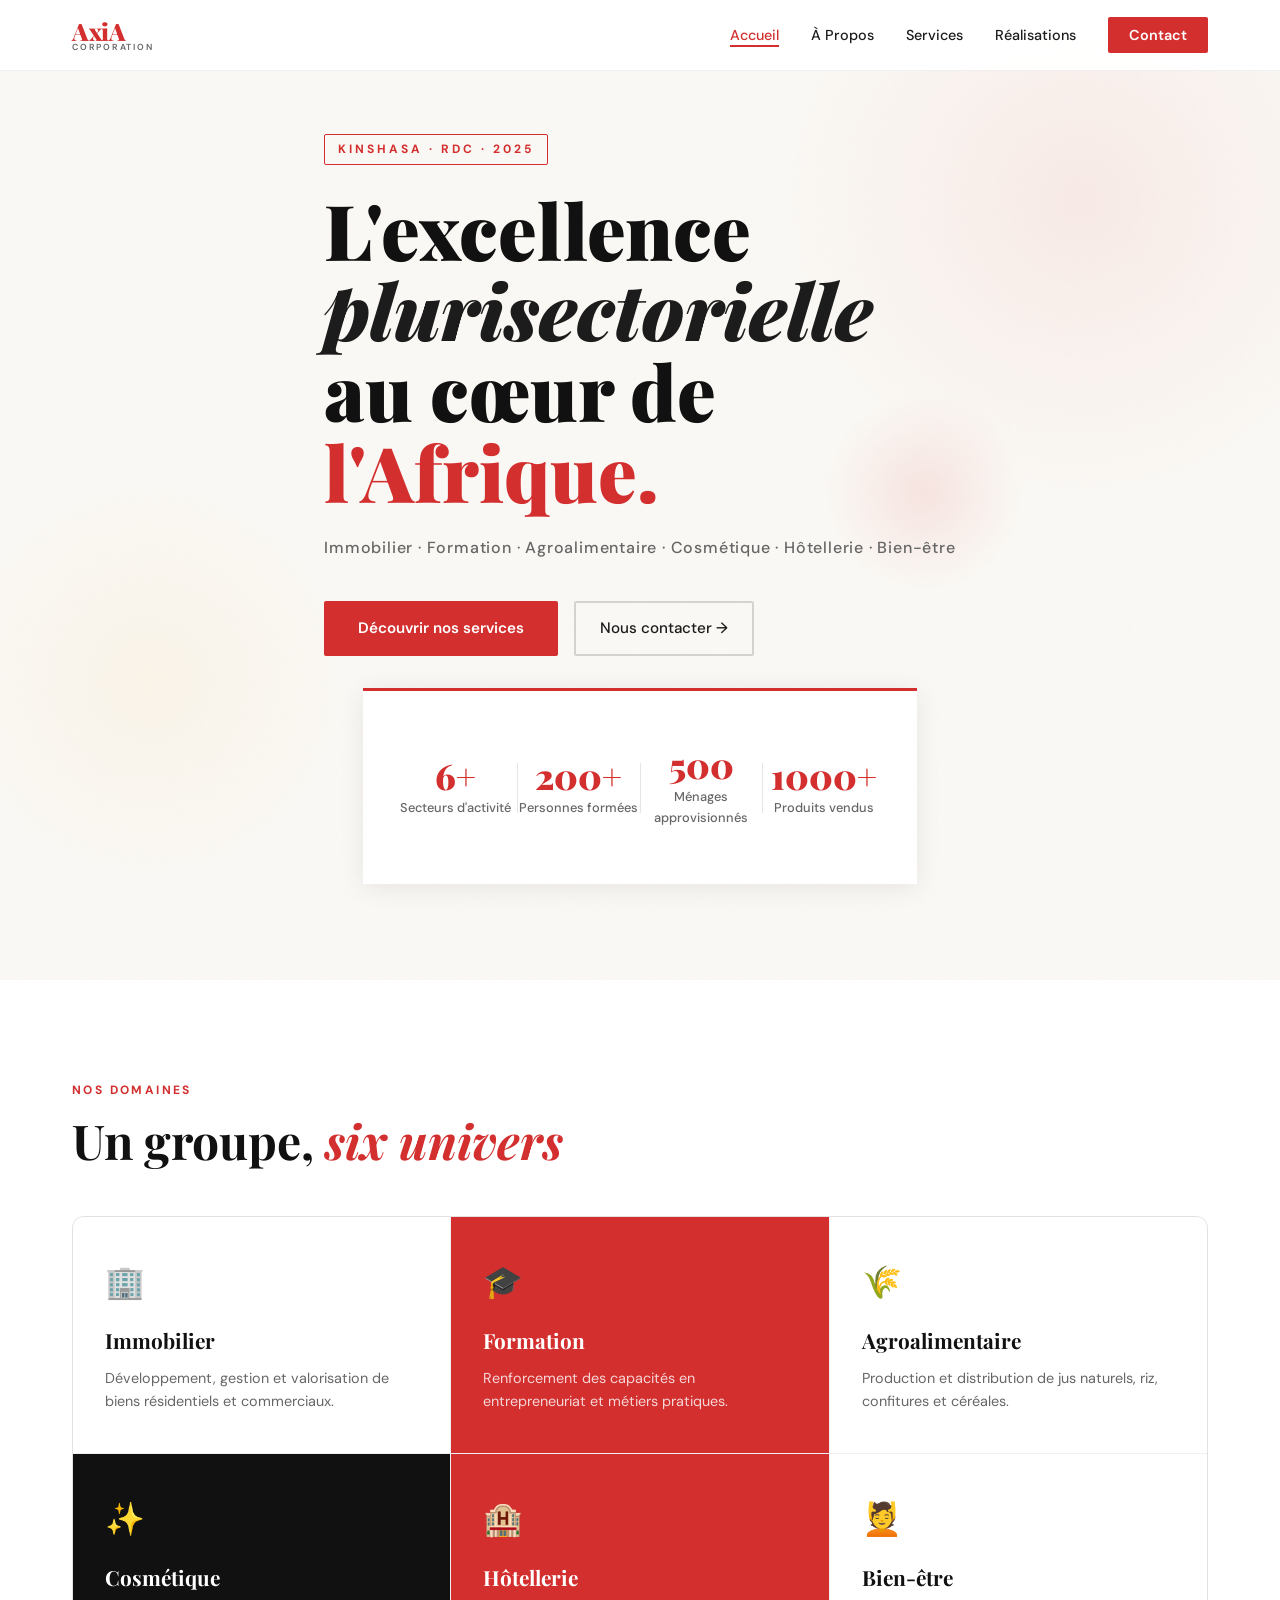
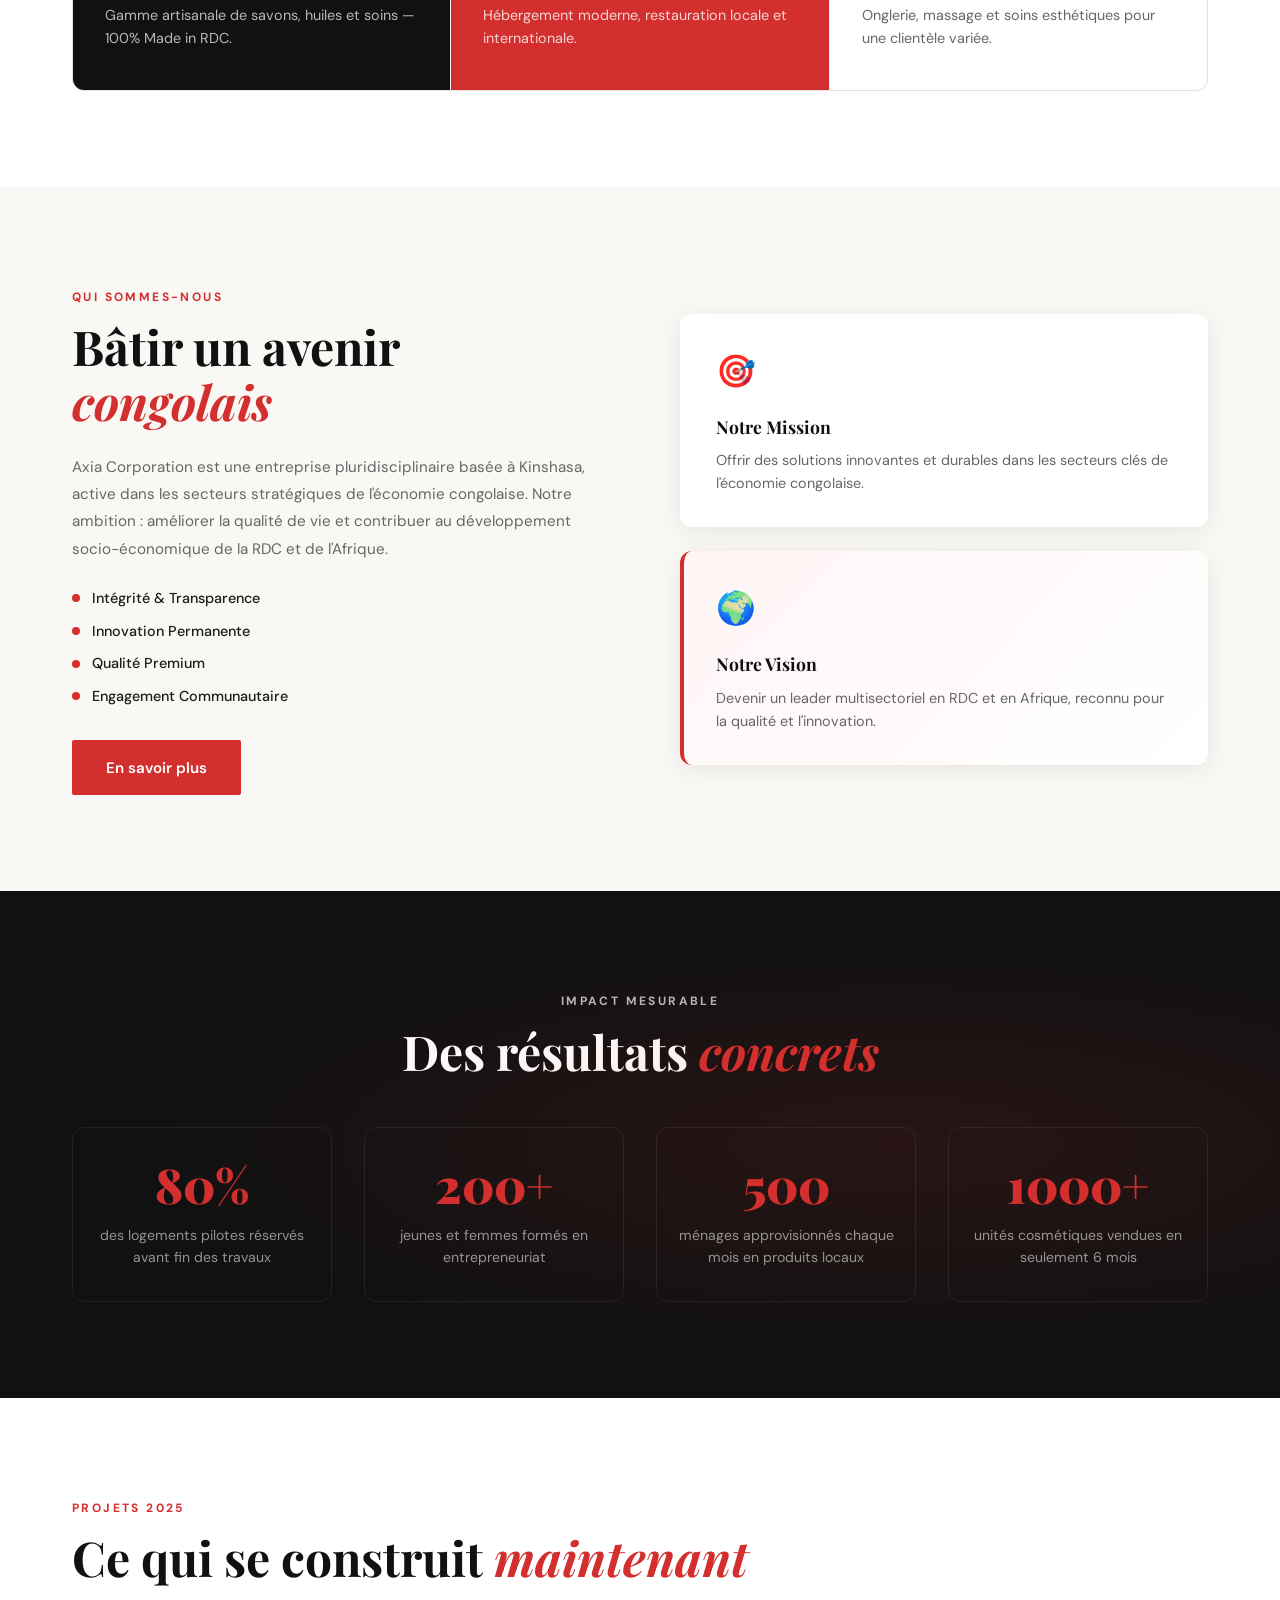
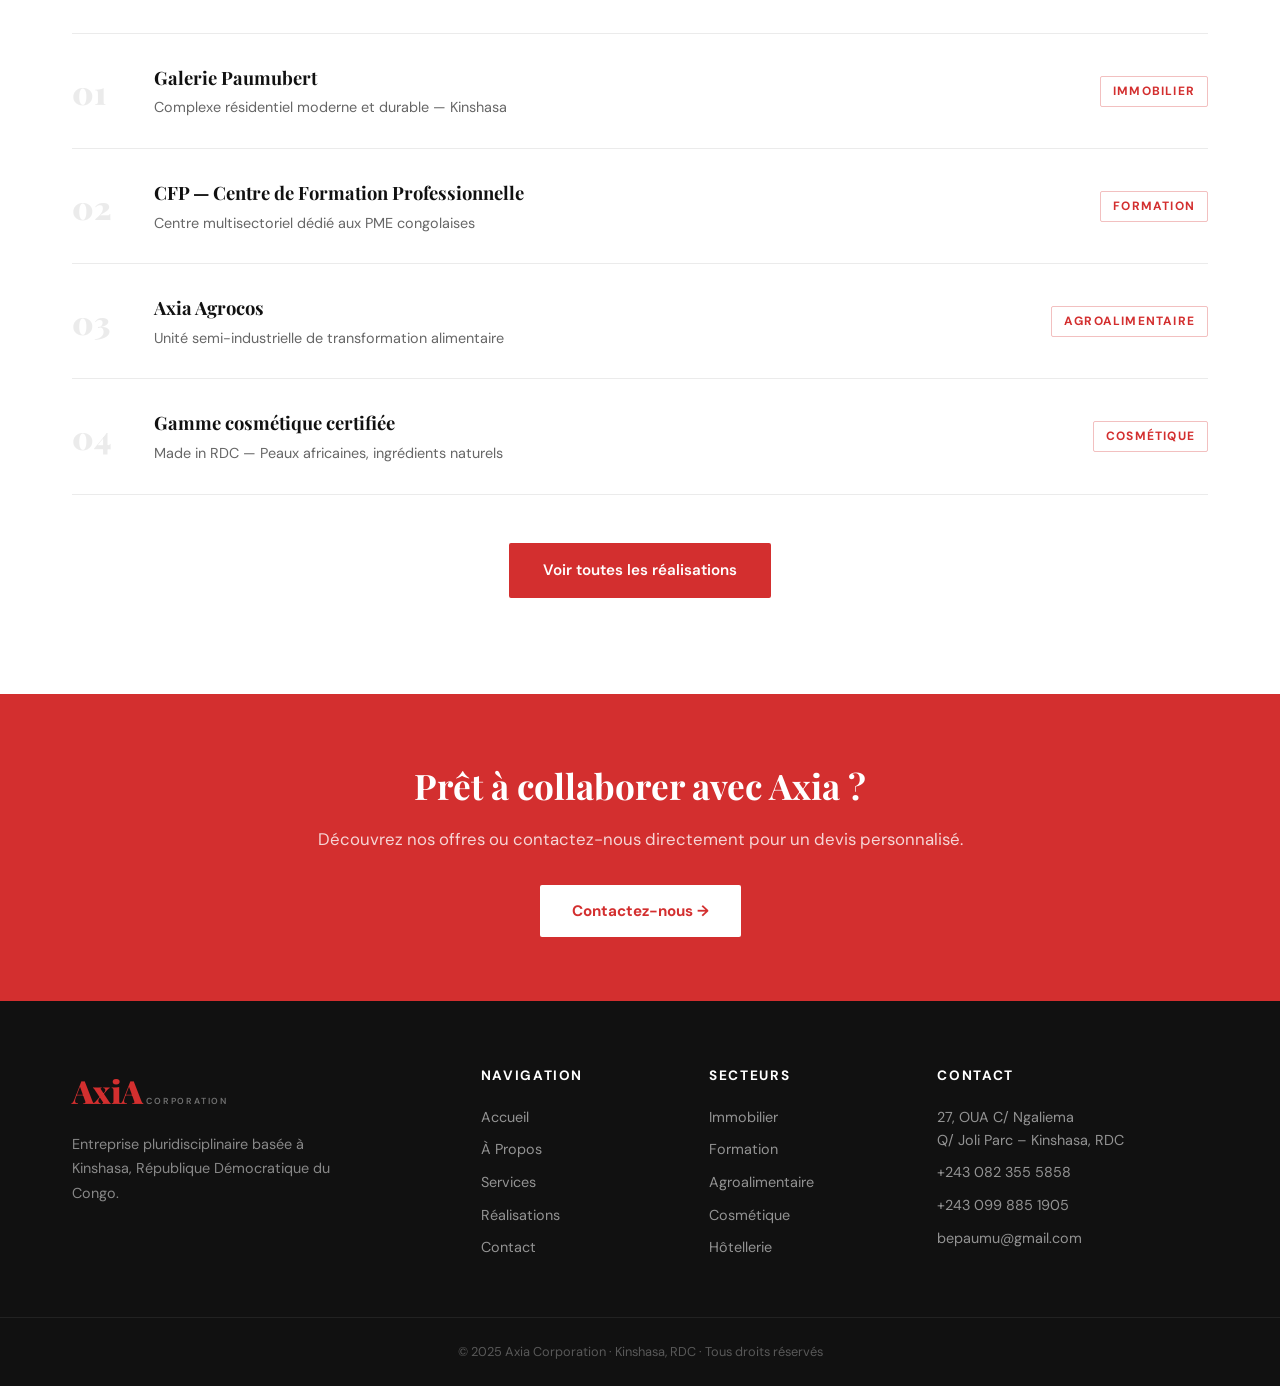
==== index.html @ cda8efd9 "Initial commit" ====
<!DOCTYPE html>
<html lang="fr">
<head>
  <meta charset="UTF-8" />
  <meta name="viewport" content="width=device-width, initial-scale=1.0" />
  <title>AXIA Corporation – Kinshasa, RDC</title>
  <link rel="stylesheet" href="css/main.css" />
  <link rel="stylesheet" href="css/home.css" />
  <link rel="preconnect" href="https://fonts.googleapis.com">
  <link href="https://fonts.googleapis.com/css2?family=Playfair+Display:wght@400;700;900&family=DM+Sans:wght@300;400;500;600&display=swap" rel="stylesheet">
</head>
<body>

  <!-- NAVIGATION -->
  <nav class="navbar" id="navbar">
    <div class="nav-container">
      <a href="index.html" class="nav-logo">
        <span class="logo-axia">AxiA</span>
        <span class="logo-corp">CORPORATION</span>
      </a>
      <ul class="nav-links">
        <li><a href="index.html" class="active">Accueil</a></li>
        <li><a href="pages/about.html">À Propos</a></li>
        <li><a href="pages/services.html">Services</a></li>
        <li><a href="pages/realisations.html">Réalisations</a></li>
        <li><a href="pages/contact.html" class="nav-cta">Contact</a></li>
      </ul>
      <button class="nav-burger" id="burger" aria-label="Menu">
        <span></span><span></span><span></span>
      </button>
    </div>
    <div class="nav-mobile" id="navMobile">
      <a href="index.html">Accueil</a>
      <a href="pages/about.html">À Propos</a>
      <a href="pages/services.html">Services</a>
      <a href="pages/realisations.html">Réalisations</a>
      <a href="pages/contact.html">Contact</a>
    </div>
  </nav>

  <!-- HERO -->
  <section class="hero">
    <div class="hero-bg">
      <div class="hero-grain"></div>
      <div class="hero-circle c1"></div>
      <div class="hero-circle c2"></div>
      <div class="hero-circle c3"></div>
    </div>
    <div class="hero-content">
      <div class="hero-tag reveal">Kinshasa · RDC · 2025</div>
      <h1 class="hero-title reveal delay-1">
        <span class="t-line">L'excellence</span>
        <span class="t-line italic">plurisectorielle</span>
        <span class="t-line">au cœur de</span>
        <span class="t-line t-red">l'Afrique.</span>
      </h1>
      <p class="hero-sub reveal delay-2">
        Immobilier · Formation · Agroalimentaire · Cosmétique · Hôtellerie · Bien-être
      </p>
      <div class="hero-actions reveal delay-3">
        <a href="pages/services.html" class="btn-primary">Découvrir nos services</a>
        <a href="pages/contact.html" class="btn-ghost">Nous contacter →</a>
      </div>
    </div>
    <div class="hero-stats reveal delay-4">
      <div class="stat">
        <span class="stat-n">6+</span>
        <span class="stat-l">Secteurs d'activité</span>
      </div>
      <div class="stat-sep"></div>
      <div class="stat">
        <span class="stat-n">200+</span>
        <span class="stat-l">Personnes formées</span>
      </div>
      <div class="stat-sep"></div>
      <div class="stat">
        <span class="stat-n">500</span>
        <span class="stat-l">Ménages approvisionnés</span>
      </div>
      <div class="stat-sep"></div>
      <div class="stat">
        <span class="stat-n">1000+</span>
        <span class="stat-l">Produits vendus</span>
      </div>
    </div>
  </section>

  <!-- SECTEURS -->
  <section class="sectors">
    <div class="container">
      <div class="section-header">
        <span class="section-tag">Nos domaines</span>
        <h2 class="section-title">Un groupe, <em>six univers</em></h2>
      </div>
      <div class="sectors-grid">
        <a href="pages/services.html#immobilier" class="sector-card">
          <div class="sc-icon">🏢</div>
          <h3>Immobilier</h3>
          <p>Développement, gestion et valorisation de biens résidentiels et commerciaux.</p>
          <span class="sc-arrow">→</span>
        </a>
        <a href="pages/services.html#formation" class="sector-card sc-red">
          <div class="sc-icon">🎓</div>
          <h3>Formation</h3>
          <p>Renforcement des capacités en entrepreneuriat et métiers pratiques.</p>
          <span class="sc-arrow">→</span>
        </a>
        <a href="pages/services.html#agro" class="sector-card">
          <div class="sc-icon">🌾</div>
          <h3>Agroalimentaire</h3>
          <p>Production et distribution de jus naturels, riz, confitures et céréales.</p>
          <span class="sc-arrow">→</span>
        </a>
        <a href="pages/services.html#cosmetique" class="sector-card sc-dark">
          <div class="sc-icon">✨</div>
          <h3>Cosmétique</h3>
          <p>Gamme artisanale de savons, huiles et soins — 100% Made in RDC.</p>
          <span class="sc-arrow">→</span>
        </a>
        <a href="pages/services.html#hotellerie" class="sector-card sc-red">
          <div class="sc-icon">🏨</div>
          <h3>Hôtellerie</h3>
          <p>Hébergement moderne, restauration locale et internationale.</p>
          <span class="sc-arrow">→</span>
        </a>
        <a href="pages/services.html#bienetre" class="sector-card">
          <div class="sc-icon">💆</div>
          <h3>Bien-être</h3>
          <p>Onglerie, massage et soins esthétiques pour une clientèle variée.</p>
          <span class="sc-arrow">→</span>
        </a>
      </div>
    </div>
  </section>

  <!-- MISSION / VISION -->
  <section class="mvv">
    <div class="container">
      <div class="mvv-grid">
        <div class="mvv-text">
          <span class="section-tag">Qui sommes-nous</span>
          <h2 class="section-title">Bâtir un avenir<br><em>congolais</em></h2>
          <p>Axia Corporation est une entreprise pluridisciplinaire basée à Kinshasa, active dans les secteurs stratégiques de l'économie congolaise. Notre ambition : améliorer la qualité de vie et contribuer au développement socio-économique de la RDC et de l'Afrique.</p>
          <div class="mvv-values">
            <div class="val"><span class="val-dot"></span>Intégrité & Transparence</div>
            <div class="val"><span class="val-dot"></span>Innovation Permanente</div>
            <div class="val"><span class="val-dot"></span>Qualité Premium</div>
            <div class="val"><span class="val-dot"></span>Engagement Communautaire</div>
          </div>
          <a href="pages/about.html" class="btn-primary mt-2">En savoir plus</a>
        </div>
        <div class="mvv-cards">
          <div class="mvv-card">
            <div class="mvv-icon">🎯</div>
            <h4>Notre Mission</h4>
            <p>Offrir des solutions innovantes et durables dans les secteurs clés de l'économie congolaise.</p>
          </div>
          <div class="mvv-card mvv-card-accent">
            <div class="mvv-icon">🌍</div>
            <h4>Notre Vision</h4>
            <p>Devenir un leader multisectoriel en RDC et en Afrique, reconnu pour la qualité et l'innovation.</p>
          </div>
        </div>
      </div>
    </div>
  </section>

  <!-- CHIFFRES CLÉS -->
  <section class="impact">
    <div class="container">
      <div class="section-header centered">
        <span class="section-tag white">Impact mesurable</span>
        <h2 class="section-title white">Des résultats <em>concrets</em></h2>
      </div>
      <div class="impact-grid">
        <div class="impact-card">
          <span class="impact-n">80%</span>
          <p>des logements pilotes réservés avant fin des travaux</p>
        </div>
        <div class="impact-card">
          <span class="impact-n">200+</span>
          <p>jeunes et femmes formés en entrepreneuriat</p>
        </div>
        <div class="impact-card">
          <span class="impact-n">500</span>
          <p>ménages approvisionnés chaque mois en produits locaux</p>
        </div>
        <div class="impact-card">
          <span class="impact-n">1000+</span>
          <p>unités cosmétiques vendues en seulement 6 mois</p>
        </div>
      </div>
    </div>
  </section>

  <!-- PROJETS EN COURS -->
  <section class="projects">
    <div class="container">
      <div class="section-header">
        <span class="section-tag">Projets 2025</span>
        <h2 class="section-title">Ce qui se construit <em>maintenant</em></h2>
      </div>
      <div class="projects-list">
        <div class="proj-item">
          <span class="proj-num">01</span>
          <div class="proj-info">
            <h3>Galerie Paumubert</h3>
            <p>Complexe résidentiel moderne et durable — Kinshasa</p>
          </div>
          <span class="proj-tag">Immobilier</span>
        </div>
        <div class="proj-item">
          <span class="proj-num">02</span>
          <div class="proj-info">
            <h3>CFP — Centre de Formation Professionnelle</h3>
            <p>Centre multisectoriel dédié aux PME congolaises</p>
          </div>
          <span class="proj-tag">Formation</span>
        </div>
        <div class="proj-item">
          <span class="proj-num">03</span>
          <div class="proj-info">
            <h3>Axia Agrocos</h3>
            <p>Unité semi-industrielle de transformation alimentaire</p>
          </div>
          <span class="proj-tag">Agroalimentaire</span>
        </div>
        <div class="proj-item">
          <span class="proj-num">04</span>
          <div class="proj-info">
            <h3>Gamme cosmétique certifiée</h3>
            <p>Made in RDC — Peaux africaines, ingrédients naturels</p>
          </div>
          <span class="proj-tag">Cosmétique</span>
        </div>
      </div>
      <div class="projects-cta">
        <a href="pages/realisations.html" class="btn-primary">Voir toutes les réalisations</a>
      </div>
    </div>
  </section>

  <!-- CTA FINAL -->
  <section class="cta-band">
    <div class="container cta-inner">
      <h2>Prêt à collaborer avec Axia ?</h2>
      <p>Découvrez nos offres ou contactez-nous directement pour un devis personnalisé.</p>
      <a href="pages/contact.html" class="btn-white">Contactez-nous →</a>
    </div>
  </section>

  <!-- FOOTER -->
  <footer class="footer">
    <div class="container footer-grid">
      <div class="footer-brand">
        <span class="logo-axia">AxiA</span>
        <span class="logo-corp">CORPORATION</span>
        <p>Entreprise pluridisciplinaire basée à Kinshasa, République Démocratique du Congo.</p>
      </div>
      <div class="footer-col">
        <h5>Navigation</h5>
        <a href="index.html">Accueil</a>
        <a href="pages/about.html">À Propos</a>
        <a href="pages/services.html">Services</a>
        <a href="pages/realisations.html">Réalisations</a>
        <a href="pages/contact.html">Contact</a>
      </div>
      <div class="footer-col">
        <h5>Secteurs</h5>
        <a href="pages/services.html#immobilier">Immobilier</a>
        <a href="pages/services.html#formation">Formation</a>
        <a href="pages/services.html#agro">Agroalimentaire</a>
        <a href="pages/services.html#cosmetique">Cosmétique</a>
        <a href="pages/services.html#hotellerie">Hôtellerie</a>
      </div>
      <div class="footer-col">
        <h5>Contact</h5>
        <p>27, OUA C/ Ngaliema<br>Q/ Joli Parc – Kinshasa, RDC</p>
        <a href="tel:+2430823555858">+243 082 355 5858</a>
        <a href="tel:+2430998851905">+243 099 885 1905</a>
        <a href="mailto:bepaumu@gmail.com">bepaumu@gmail.com</a>
      </div>
    </div>
    <div class="footer-bottom">
      <p>© 2025 Axia Corporation · Kinshasa, RDC · Tous droits réservés</p>
    </div>
  </footer>

  <script src="js/main.js"></script>
</body>
</html>
---- css/main.css ----
/* ============================================
   AXIA CORPORATION — main.css
   Variables, Reset, Navbar, Footer, Utilities
   ============================================ */

:root {
  --red: #D32F2F;
  --red-dark: #B71C1C;
  --red-light: #FFEBEE;
  --black: #0A0A0A;
  --dark: #111111;
  --charcoal: #1C1C1C;
  --gray: #666666;
  --light-gray: #F5F3EF;
  --white: #FFFFFF;
  --cream: #FAF8F4;
  --accent-gold: #F2A52B;

  --font-display: 'Playfair Display', Georgia, serif;
  --font-body: 'DM Sans', sans-serif;

  --radius: 4px;
  --radius-lg: 12px;
  --transition: 0.3s cubic-bezier(0.4, 0, 0.2, 1);
  --shadow: 0 4px 24px rgba(0,0,0,0.08);
  --shadow-lg: 0 16px 48px rgba(0,0,0,0.14);
}

/* ---- RESET ---- */
*, *::before, *::after { box-sizing: border-box; margin: 0; padding: 0; }
html { scroll-behavior: smooth; font-size: 16px; }
body {
  font-family: var(--font-body);
  color: var(--black);
  background: var(--white);
  line-height: 1.6;
  overflow-x: hidden;
}
img { max-width: 100%; display: block; }
a { text-decoration: none; color: inherit; }
ul { list-style: none; }

/* ---- NAVBAR ---- */
.navbar {
  position: fixed;
  top: 0; left: 0; right: 0;
  z-index: 1000;
  background: rgba(255,255,255,0.95);
  backdrop-filter: blur(12px);
  border-bottom: 1px solid rgba(0,0,0,0.06);
  transition: var(--transition);
}
.navbar.scrolled {
  box-shadow: 0 2px 20px rgba(0,0,0,0.1);
}
.nav-container {
  max-width: 1200px;
  margin: 0 auto;
  padding: 0 2rem;
  height: 70px;
  display: flex;
  align-items: center;
  justify-content: space-between;
}
.nav-logo {
  display: flex;
  flex-direction: column;
  line-height: 1;
}
.logo-axia {
  font-family: var(--font-display);
  font-size: 1.5rem;
  font-weight: 900;
  color: var(--red);
  letter-spacing: -0.02em;
}
.logo-corp {
  font-size: 0.55rem;
  font-weight: 600;
  letter-spacing: 0.2em;
  color: var(--gray);
  text-transform: uppercase;
}
.nav-links {
  display: flex;
  gap: 2rem;
  align-items: center;
}
.nav-links a {
  font-size: 0.9rem;
  font-weight: 500;
  color: var(--charcoal);
  transition: color var(--transition);
  position: relative;
}
.nav-links a::after {
  content: '';
  position: absolute;
  bottom: -3px; left: 0; right: 0;
  height: 2px;
  background: var(--red);
  transform: scaleX(0);
  transition: transform var(--transition);
  transform-origin: left;
}
.nav-links a:hover, .nav-links a.active {
  color: var(--red);
}
.nav-links a:hover::after, .nav-links a.active::after {
  transform: scaleX(1);
}
.nav-cta {
  background: var(--red) !important;
  color: var(--white) !important;
  padding: 0.55rem 1.3rem;
  border-radius: 2px;
  font-weight: 600 !important;
  transition: background var(--transition) !important;
}
.nav-cta:hover { background: var(--red-dark) !important; }
.nav-cta::after { display: none !important; }

.nav-burger {
  display: none;
  flex-direction: column;
  gap: 5px;
  background: none;
  border: none;
  cursor: pointer;
  padding: 4px;
}
.nav-burger span {
  display: block;
  width: 24px;
  height: 2px;
  background: var(--black);
  transition: var(--transition);
}
.nav-mobile {
  display: none;
  flex-direction: column;
  padding: 1rem 2rem 1.5rem;
  gap: 0.5rem;
  border-top: 1px solid rgba(0,0,0,0.06);
}
.nav-mobile a {
  font-size: 1rem;
  font-weight: 500;
  padding: 0.6rem 0;
  color: var(--charcoal);
  border-bottom: 1px solid rgba(0,0,0,0.04);
}
.nav-mobile.open { display: flex; }

/* ---- BUTTONS ---- */
.btn-primary {
  display: inline-block;
  background: var(--red);
  color: var(--white);
  padding: 0.85rem 2rem;
  font-weight: 600;
  font-size: 0.95rem;
  border-radius: 2px;
  transition: background var(--transition), transform var(--transition);
  cursor: pointer;
  border: 2px solid var(--red);
}
.btn-primary:hover {
  background: var(--red-dark);
  border-color: var(--red-dark);
  transform: translateY(-1px);
}
.btn-ghost {
  display: inline-block;
  color: var(--charcoal);
  padding: 0.85rem 1.5rem;
  font-weight: 500;
  font-size: 0.95rem;
  border-radius: 2px;
  transition: color var(--transition);
  border: 2px solid rgba(0,0,0,0.15);
}
.btn-ghost:hover {
  color: var(--red);
  border-color: var(--red);
}
.btn-white {
  display: inline-block;
  background: var(--white);
  color: var(--red);
  padding: 0.85rem 2rem;
  font-weight: 700;
  font-size: 0.95rem;
  border-radius: 2px;
  transition: var(--transition);
}
.btn-white:hover {
  background: var(--light-gray);
  transform: translateY(-1px);
}

/* ---- LAYOUT ---- */
.container {
  max-width: 1200px;
  margin: 0 auto;
  padding: 0 2rem;
}
section { padding: 6rem 0; }
.section-header { margin-bottom: 3rem; }
.section-header.centered { text-align: center; }
.section-tag {
  display: inline-block;
  font-size: 0.75rem;
  font-weight: 700;
  letter-spacing: 0.2em;
  text-transform: uppercase;
  color: var(--red);
  margin-bottom: 0.75rem;
}
.section-tag.white { color: rgba(255,255,255,0.7); }
.section-title {
  font-family: var(--font-display);
  font-size: clamp(2rem, 4vw, 3rem);
  font-weight: 700;
  line-height: 1.15;
  color: var(--dark);
}
.section-title.white { color: var(--white); }
.section-title em {
  font-style: italic;
  color: var(--red);
}

/* ---- PAGE HERO (inner pages) ---- */
.page-hero {
  padding: 9rem 0 4rem;
  background: var(--dark);
  position: relative;
  overflow: hidden;
}
.page-hero::before {
  content: '';
  position: absolute;
  top: -50%; right: -20%;
  width: 600px; height: 600px;
  background: radial-gradient(circle, rgba(211,47,47,0.18) 0%, transparent 70%);
  pointer-events: none;
}
.page-hero-tag {
  display: inline-block;
  font-size: 0.75rem;
  font-weight: 700;
  letter-spacing: 0.25em;
  text-transform: uppercase;
  color: var(--red);
  margin-bottom: 1rem;
}
.page-hero h1 {
  font-family: var(--font-display);
  font-size: clamp(2.5rem, 5vw, 4rem);
  color: var(--white);
  font-weight: 800;
  line-height: 1.1;
}
.page-hero h1 em {
  font-style: italic;
  color: var(--red);
}
.page-hero p {
  color: rgba(255,255,255,0.65);
  max-width: 580px;
  margin-top: 1rem;
  font-size: 1.05rem;
}

/* ---- CTA BAND ---- */
.cta-band {
  background: var(--red);
  padding: 4rem 0;
}
.cta-inner {
  text-align: center;
}
.cta-inner h2 {
  font-family: var(--font-display);
  font-size: 2.2rem;
  color: var(--white);
  margin-bottom: 0.75rem;
}
.cta-inner p {
  color: rgba(255,255,255,0.8);
  margin-bottom: 2rem;
  font-size: 1.05rem;
}

/* ---- FOOTER ---- */
.footer {
  background: var(--dark);
  color: rgba(255,255,255,0.7);
  padding: 4rem 0 0;
}
.footer-grid {
  display: grid;
  grid-template-columns: 2fr 1fr 1fr 1.5fr;
  gap: 3rem;
  padding-bottom: 3rem;
}
.footer-brand .logo-axia {
  font-size: 2rem;
}
.footer-brand .logo-corp {
  color: rgba(255,255,255,0.4);
}
.footer-brand p {
  margin-top: 1rem;
  font-size: 0.9rem;
  line-height: 1.7;
  color: rgba(255,255,255,0.5);
  max-width: 260px;
}
.footer-col h5 {
  color: var(--white);
  font-weight: 700;
  font-size: 0.85rem;
  letter-spacing: 0.12em;
  text-transform: uppercase;
  margin-bottom: 1.2rem;
}
.footer-col a, .footer-col p {
  display: block;
  font-size: 0.9rem;
  color: rgba(255,255,255,0.55);
  margin-bottom: 0.6rem;
  transition: color var(--transition);
}
.footer-col a:hover { color: var(--white); }
.footer-bottom {
  border-top: 1px solid rgba(255,255,255,0.07);
  padding: 1.5rem 2rem;
  text-align: center;
  font-size: 0.8rem;
  color: rgba(255,255,255,0.3);
}

/* ---- REVEAL ANIMATIONS ---- */
.reveal {
  opacity: 0;
  transform: translateY(28px);
  transition: opacity 0.7s ease, transform 0.7s ease;
}
.reveal.visible {
  opacity: 1;
  transform: none;
}
.delay-1 { transition-delay: 0.1s; }
.delay-2 { transition-delay: 0.2s; }
.delay-3 { transition-delay: 0.35s; }
.delay-4 { transition-delay: 0.5s; }
.mt-2 { margin-top: 2rem; display: inline-block; }

/* ---- RESPONSIVE ---- */
@media (max-width: 900px) {
  .nav-links { display: none; }
  .nav-burger { display: flex; }
  .footer-grid { grid-template-columns: 1fr 1fr; }
}
@media (max-width: 600px) {
  section { padding: 4rem 0; }
  .footer-grid { grid-template-columns: 1fr; }
  .container { padding: 0 1.2rem; }
}
---- css/home.css ----
/* ============================================
   AXIA CORPORATION — home.css
   ============================================ */

/* ---- HERO ---- */
.hero {
  min-height: 100vh;
  background: var(--cream);
  display: flex;
  flex-direction: column;
  justify-content: center;
  padding-top: 70px;
  position: relative;
  overflow: hidden;
}
.hero-bg {
  position: absolute;
  inset: 0;
  pointer-events: none;
}
.hero-grain {
  position: absolute;
  inset: 0;
  background-image: url("data:image/svg+xml,%3Csvg viewBox='0 0 256 256' xmlns='http://www.w3.org/2000/svg'%3E%3Cfilter id='noise'%3E%3CfeTurbulence type='fractalNoise' baseFrequency='0.9' numOctaves='4' stitchTiles='stitch'/%3E%3C/filter%3E%3Crect width='100%25' height='100%25' filter='url(%23noise)' opacity='0.03'/%3E%3C/svg%3E");
  opacity: 0.4;
}
.hero-circle {
  position: absolute;
  border-radius: 50%;
}
.c1 {
  width: 600px; height: 600px;
  background: radial-gradient(circle, rgba(211,47,47,0.07) 0%, transparent 70%);
  top: -100px; right: -100px;
  animation: float 8s ease-in-out infinite;
}
.c2 {
  width: 400px; height: 400px;
  background: radial-gradient(circle, rgba(242,165,43,0.06) 0%, transparent 70%);
  bottom: 100px; left: -50px;
  animation: float 10s ease-in-out infinite reverse;
}
.c3 {
  width: 200px; height: 200px;
  background: radial-gradient(circle, rgba(211,47,47,0.1) 0%, transparent 70%);
  top: 40%; right: 20%;
  animation: float 6s ease-in-out infinite;
}
@keyframes float {
  0%, 100% { transform: translateY(0) scale(1); }
  50% { transform: translateY(-20px) scale(1.02); }
}

.hero-content {
  max-width: 1200px;
  margin: 0 auto;
  padding: 4rem 2rem 2rem;
  position: relative;
}
.hero-tag {
  display: inline-block;
  font-size: 0.75rem;
  font-weight: 700;
  letter-spacing: 0.25em;
  text-transform: uppercase;
  color: var(--red);
  border: 1.5px solid var(--red);
  padding: 0.3rem 0.8rem;
  margin-bottom: 1.5rem;
  border-radius: 2px;
}
.hero-title {
  font-family: var(--font-display);
  font-size: clamp(3rem, 6vw, 5.5rem);
  line-height: 1.05;
  font-weight: 900;
  color: var(--dark);
  margin-bottom: 1.5rem;
}
.hero-title .t-line {
  display: block;
}
.hero-title .italic {
  font-style: italic;
  color: var(--charcoal);
}
.hero-title .t-red {
  color: var(--red);
}
.hero-sub {
  font-size: 1rem;
  color: var(--gray);
  letter-spacing: 0.05em;
  margin-bottom: 2.5rem;
  font-weight: 500;
}
.hero-actions {
  display: flex;
  gap: 1rem;
  flex-wrap: wrap;
}

.hero-stats {
  max-width: 1200px;
  margin: 0 auto;
  padding: 2.5rem 2rem;
  display: flex;
  gap: 0;
  align-items: center;
  background: var(--white);
  border-top: 3px solid var(--red);
  position: relative;
  box-shadow: var(--shadow);
}
.stat {
  flex: 1;
  text-align: center;
  padding: 1rem 0;
}
.stat-n {
  display: block;
  font-family: var(--font-display);
  font-size: 2.2rem;
  font-weight: 900;
  color: var(--red);
  line-height: 1;
}
.stat-l {
  display: block;
  font-size: 0.8rem;
  color: var(--gray);
  margin-top: 0.3rem;
  font-weight: 500;
}
.stat-sep {
  width: 1px;
  height: 50px;
  background: rgba(0,0,0,0.1);
}

/* ---- SECTORS ---- */
.sectors {
  background: var(--white);
}
.sectors-grid {
  display: grid;
  grid-template-columns: repeat(3, 1fr);
  gap: 1px;
  background: rgba(0,0,0,0.06);
  border: 1px solid rgba(0,0,0,0.06);
  border-radius: var(--radius-lg);
  overflow: hidden;
}
.sector-card {
  display: block;
  background: var(--white);
  padding: 2.5rem 2rem;
  transition: background var(--transition), transform var(--transition);
  position: relative;
  cursor: pointer;
}
.sector-card:hover {
  background: var(--cream);
  z-index: 1;
}
.sector-card.sc-red { background: var(--red); color: var(--white); }
.sector-card.sc-red:hover { background: var(--red-dark); }
.sector-card.sc-red h3 { color: var(--white); }
.sector-card.sc-red p { color: rgba(255,255,255,0.8); }
.sector-card.sc-red .sc-arrow { color: rgba(255,255,255,0.7); }
.sector-card.sc-dark { background: var(--dark); color: var(--white); }
.sector-card.sc-dark:hover { background: var(--charcoal); }
.sector-card.sc-dark h3 { color: var(--white); }
.sector-card.sc-dark p { color: rgba(255,255,255,0.7); }
.sc-icon { font-size: 2rem; margin-bottom: 1rem; }
.sector-card h3 {
  font-family: var(--font-display);
  font-size: 1.3rem;
  font-weight: 700;
  color: var(--dark);
  margin-bottom: 0.6rem;
}
.sector-card p {
  font-size: 0.9rem;
  color: var(--gray);
  line-height: 1.6;
}
.sc-arrow {
  position: absolute;
  top: 1.5rem; right: 1.5rem;
  font-size: 1.2rem;
  color: var(--gray);
  opacity: 0;
  transition: opacity var(--transition), transform var(--transition);
}
.sector-card:hover .sc-arrow {
  opacity: 1;
  transform: translateX(4px);
}

/* ---- MISSION/VISION ---- */
.mvv {
  background: var(--cream);
}
.mvv-grid {
  display: grid;
  grid-template-columns: 1fr 1fr;
  gap: 5rem;
  align-items: center;
}
.mvv-text p {
  color: var(--gray);
  line-height: 1.8;
  margin: 1.5rem 0;
  font-size: 0.95rem;
}
.mvv-values { display: flex; flex-direction: column; gap: 0.6rem; }
.val {
  display: flex;
  align-items: center;
  gap: 0.75rem;
  font-weight: 500;
  font-size: 0.9rem;
  color: var(--charcoal);
}
.val-dot {
  width: 8px; height: 8px;
  background: var(--red);
  border-radius: 50%;
  flex-shrink: 0;
}
.mvv-cards {
  display: flex;
  flex-direction: column;
  gap: 1.5rem;
}
.mvv-card {
  background: var(--white);
  padding: 2rem;
  border-radius: var(--radius-lg);
  box-shadow: var(--shadow);
  border-left: 4px solid transparent;
  transition: transform var(--transition);
}
.mvv-card:hover { transform: translateX(4px); }
.mvv-card-accent {
  border-left-color: var(--red);
  background: linear-gradient(135deg, #fff5f5 0%, var(--white) 100%);
}
.mvv-icon { font-size: 2rem; margin-bottom: 1rem; }
.mvv-card h4 {
  font-family: var(--font-display);
  font-size: 1.1rem;
  margin-bottom: 0.5rem;
  color: var(--dark);
}
.mvv-card p { font-size: 0.9rem; color: var(--gray); line-height: 1.6; }

/* ---- IMPACT ---- */
.impact {
  background: var(--dark);
  position: relative;
  overflow: hidden;
}
.impact::before {
  content: '';
  position: absolute;
  inset: 0;
  background: radial-gradient(ellipse at 70% 50%, rgba(211,47,47,0.12) 0%, transparent 60%);
  pointer-events: none;
}
.impact-grid {
  display: grid;
  grid-template-columns: repeat(4, 1fr);
  gap: 2rem;
  margin-top: 3rem;
  position: relative;
}
.impact-card {
  text-align: center;
  padding: 2rem 1rem;
  border: 1px solid rgba(255,255,255,0.07);
  border-radius: var(--radius-lg);
  transition: border-color var(--transition), transform var(--transition);
}
.impact-card:hover {
  border-color: rgba(211,47,47,0.4);
  transform: translateY(-4px);
}
.impact-n {
  display: block;
  font-family: var(--font-display);
  font-size: 3rem;
  font-weight: 900;
  color: var(--red);
  line-height: 1;
  margin-bottom: 1rem;
}
.impact-card p {
  font-size: 0.88rem;
  color: rgba(255,255,255,0.55);
  line-height: 1.6;
}

/* ---- PROJECTS ---- */
.projects { background: var(--white); }
.projects-list {
  border-top: 1px solid rgba(0,0,0,0.08);
}
.proj-item {
  display: flex;
  align-items: center;
  gap: 2rem;
  padding: 1.8rem 0;
  border-bottom: 1px solid rgba(0,0,0,0.08);
  transition: background var(--transition);
  cursor: pointer;
}
.proj-item:hover { background: var(--cream); margin: 0 -2rem; padding: 1.8rem 2rem; }
.proj-num {
  font-family: var(--font-display);
  font-size: 2rem;
  font-weight: 900;
  color: rgba(0,0,0,0.08);
  min-width: 50px;
  transition: color var(--transition);
}
.proj-item:hover .proj-num { color: var(--red); }
.proj-info { flex: 1; }
.proj-info h3 {
  font-family: var(--font-display);
  font-size: 1.15rem;
  font-weight: 700;
  color: var(--dark);
  margin-bottom: 0.25rem;
}
.proj-info p { font-size: 0.9rem; color: var(--gray); }
.proj-tag {
  font-size: 0.75rem;
  font-weight: 700;
  letter-spacing: 0.1em;
  text-transform: uppercase;
  color: var(--red);
  border: 1.5px solid rgba(211,47,47,0.3);
  padding: 0.3rem 0.75rem;
  border-radius: 2px;
  white-space: nowrap;
}
.projects-cta { margin-top: 3rem; text-align: center; }

/* ---- RESPONSIVE ---- */
@media (max-width: 900px) {
  .sectors-grid { grid-template-columns: 1fr 1fr; }
  .mvv-grid { grid-template-columns: 1fr; gap: 3rem; }
  .impact-grid { grid-template-columns: 1fr 1fr; }
  .hero-stats { flex-wrap: wrap; }
  .stat { min-width: 40%; }
  .stat-sep { display: none; }
}
@media (max-width: 600px) {
  .sectors-grid { grid-template-columns: 1fr; }
  .impact-grid { grid-template-columns: 1fr; }
  .hero-title { font-size: 2.8rem; }
}
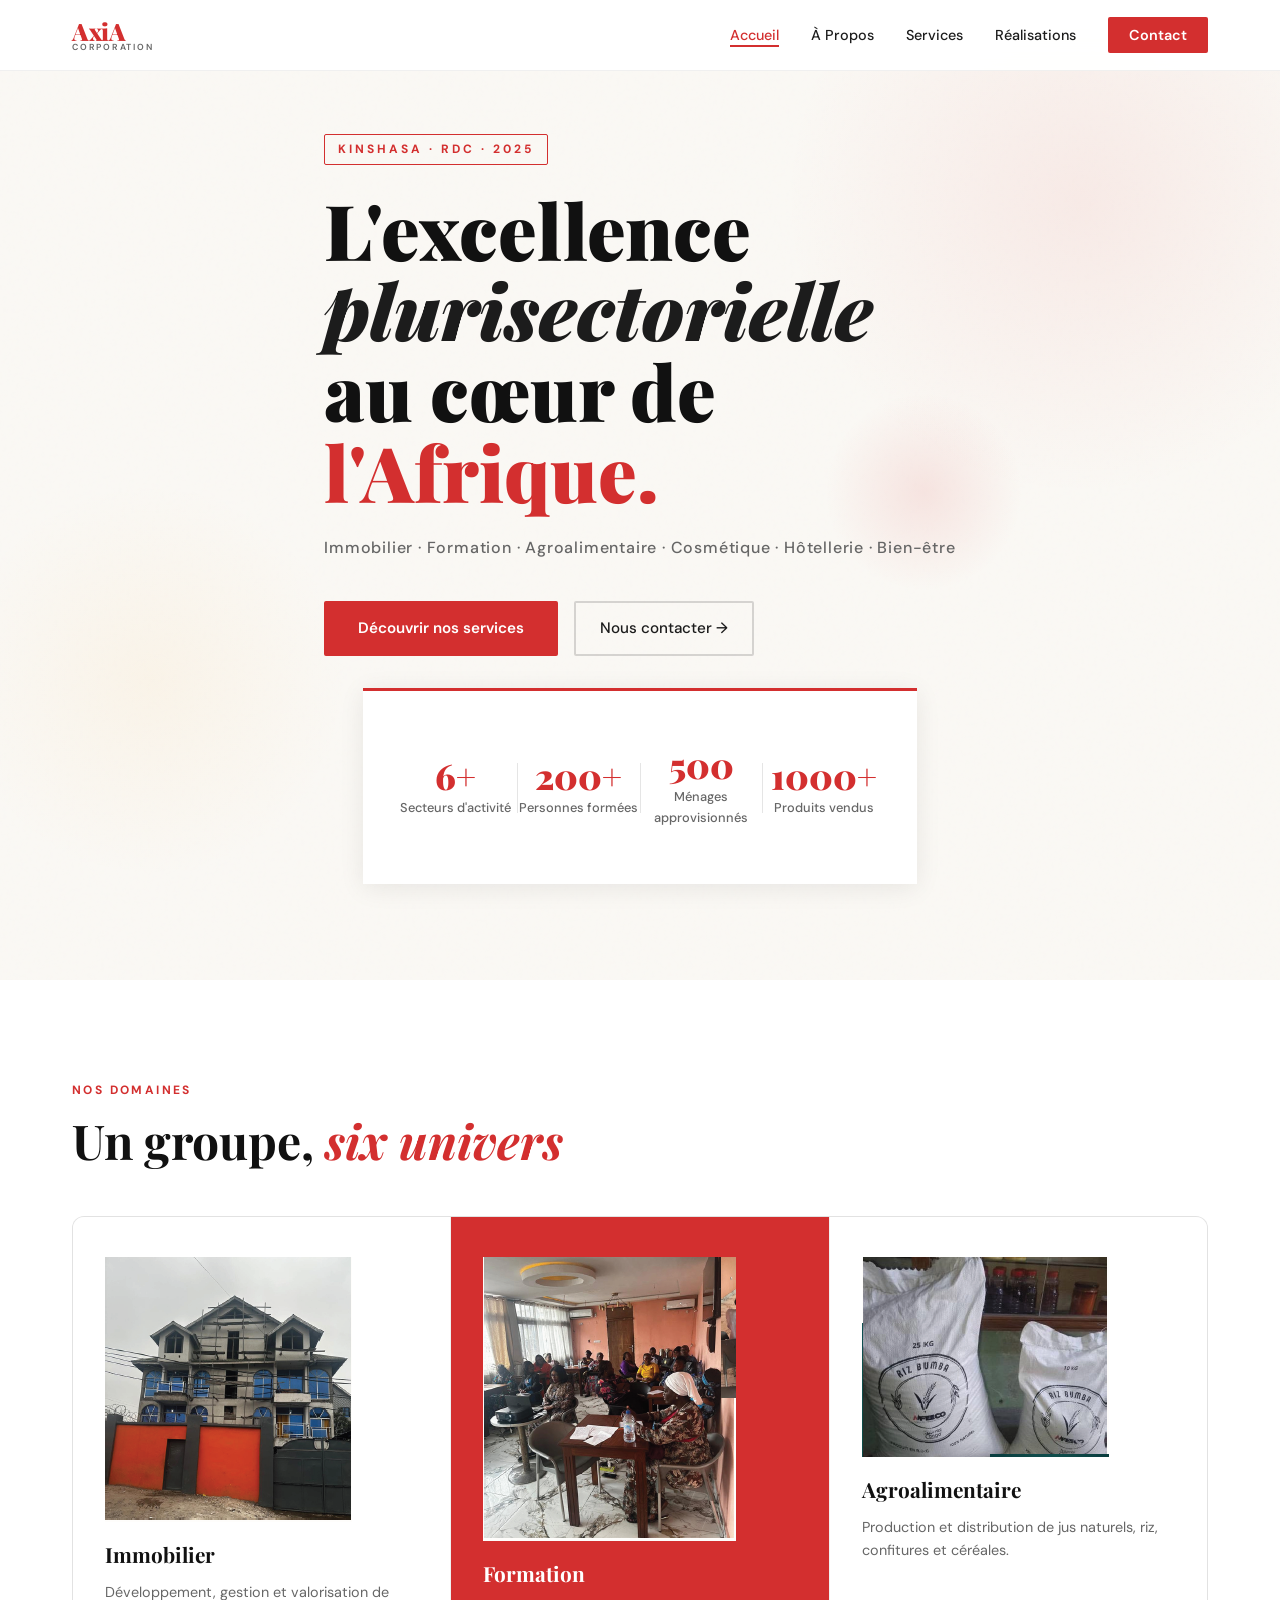
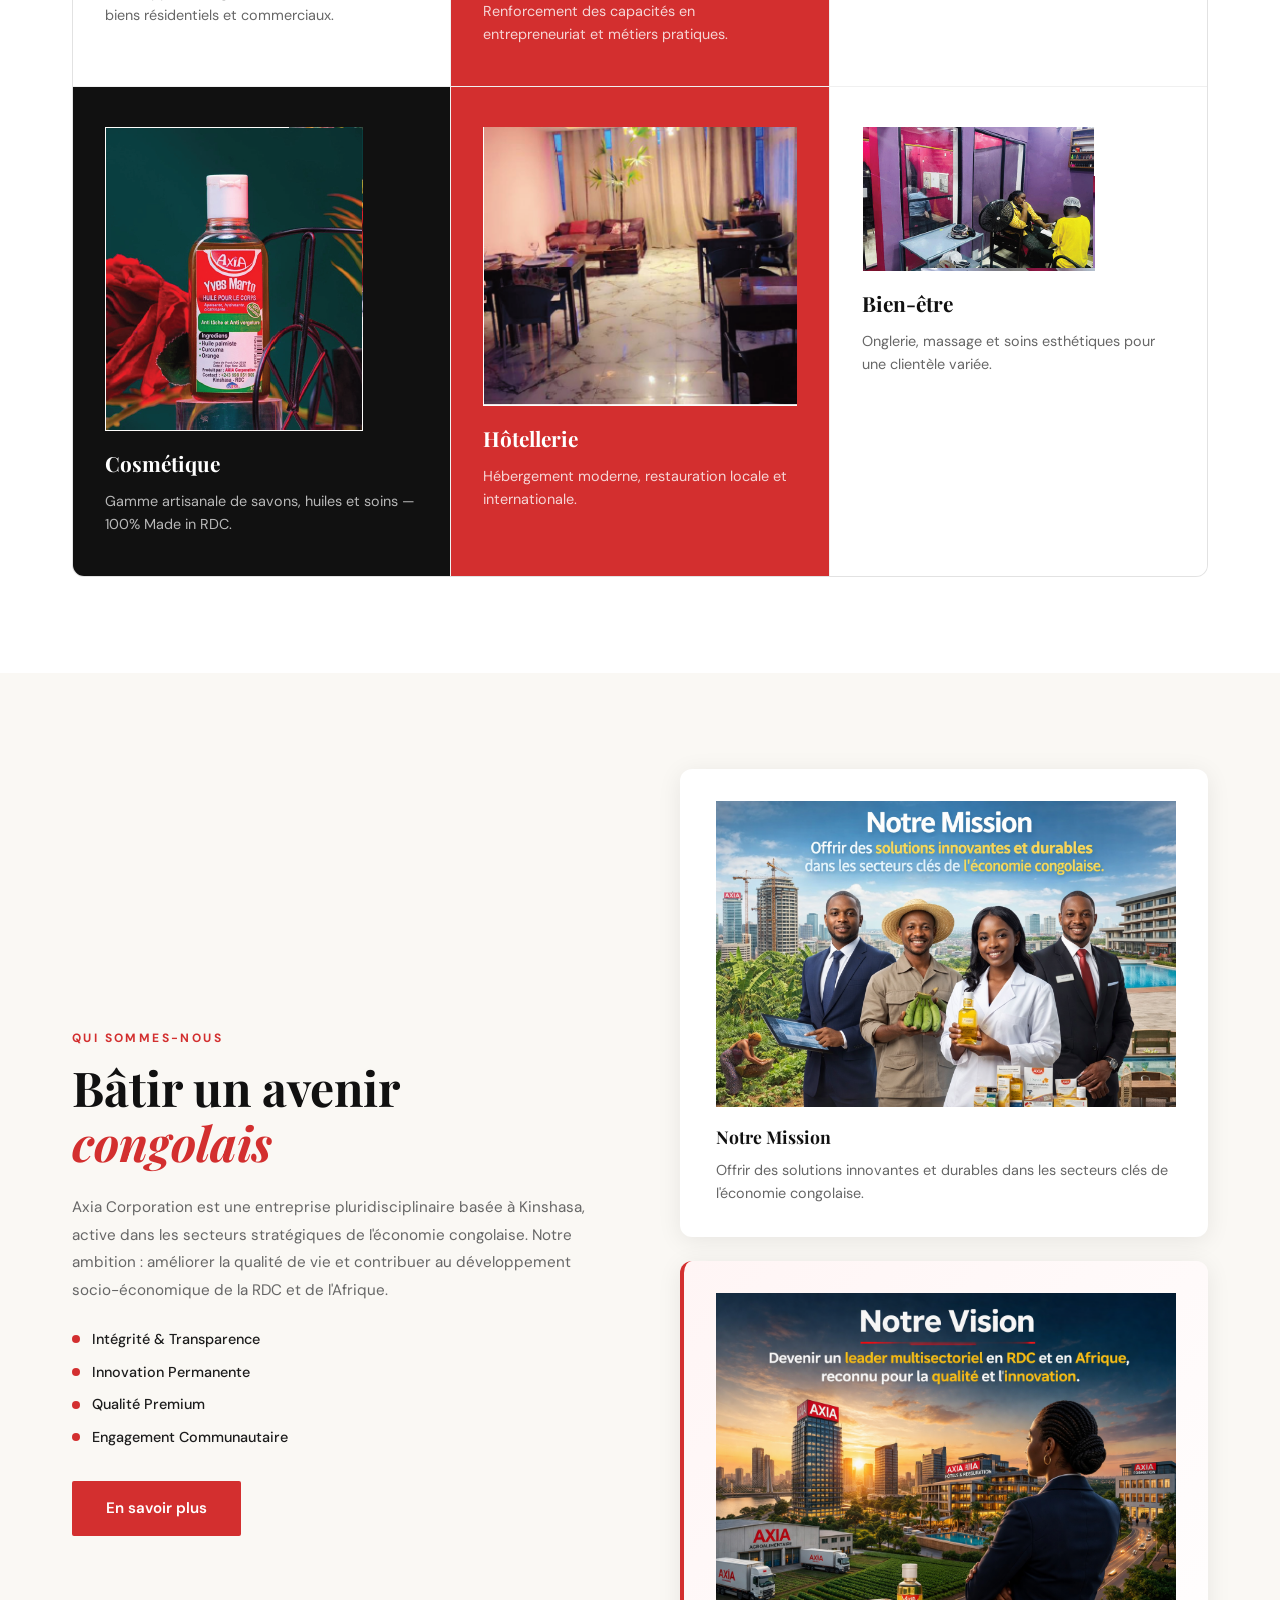
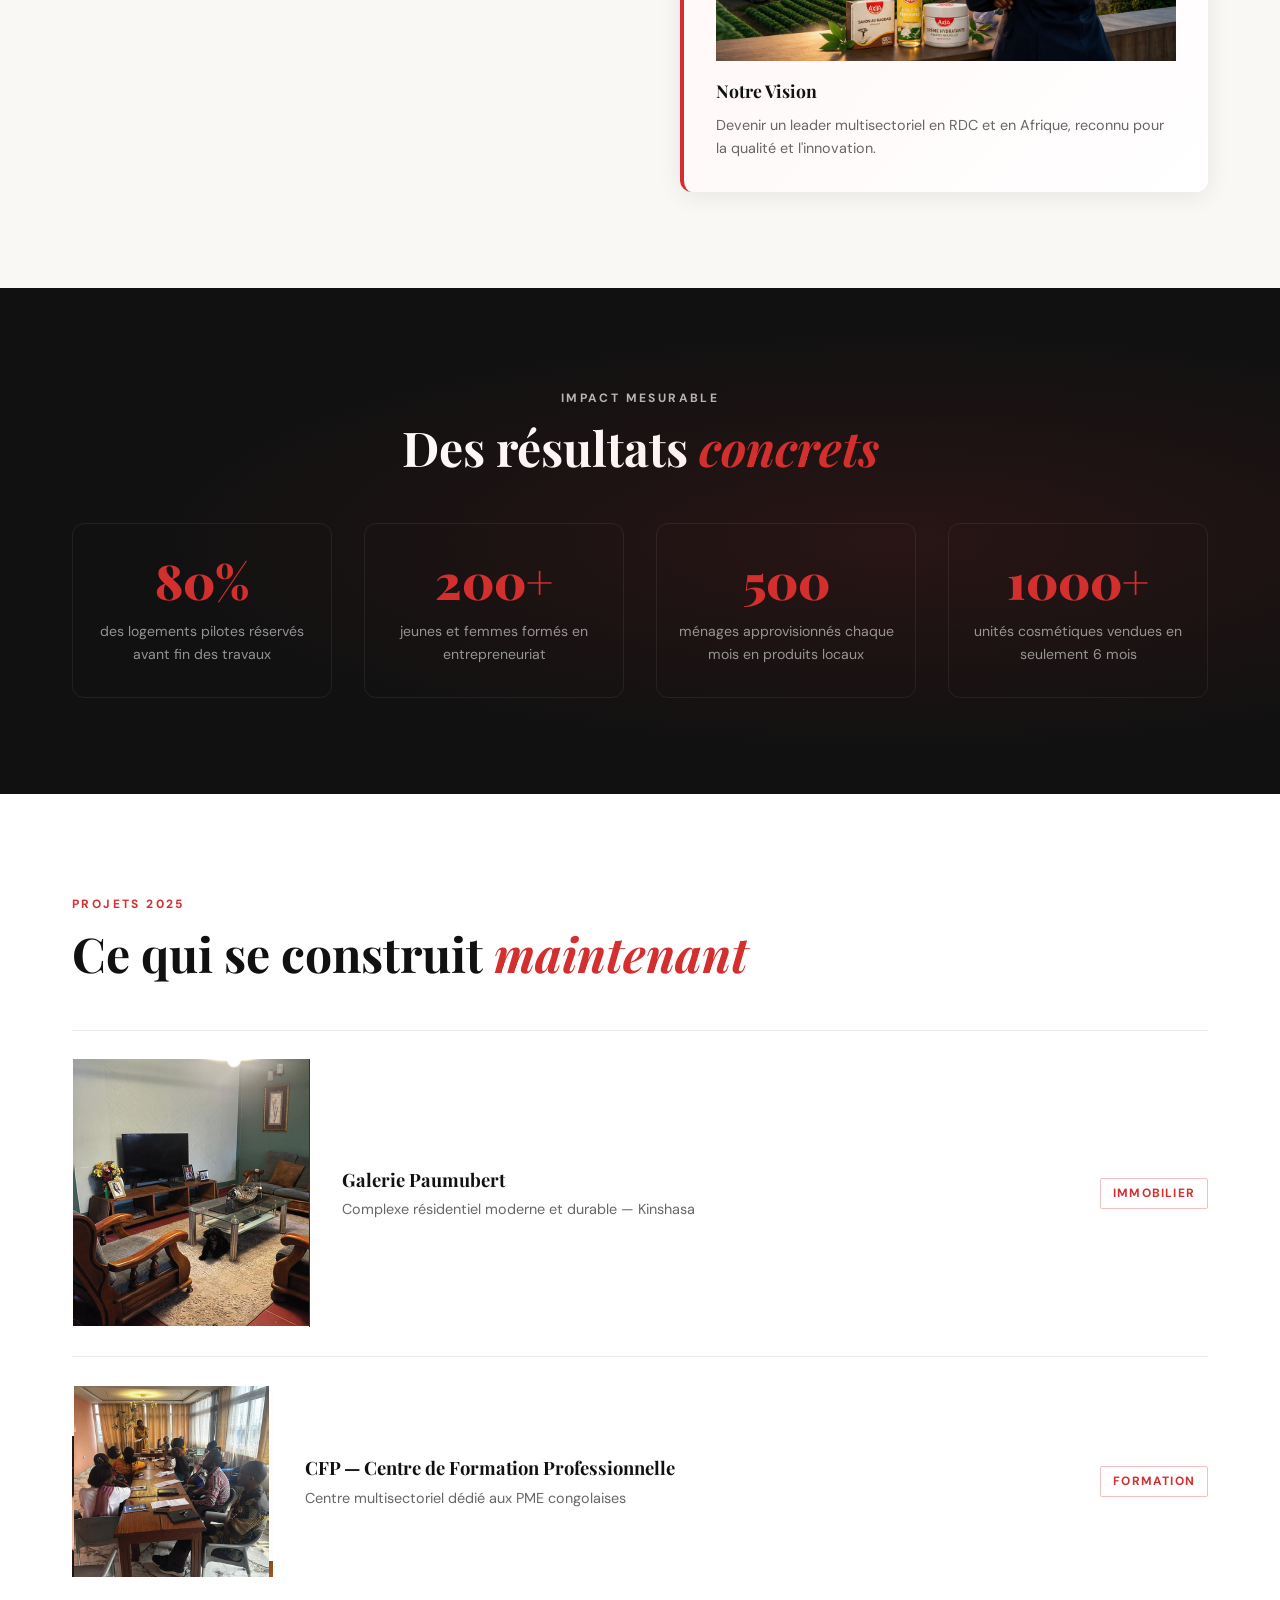
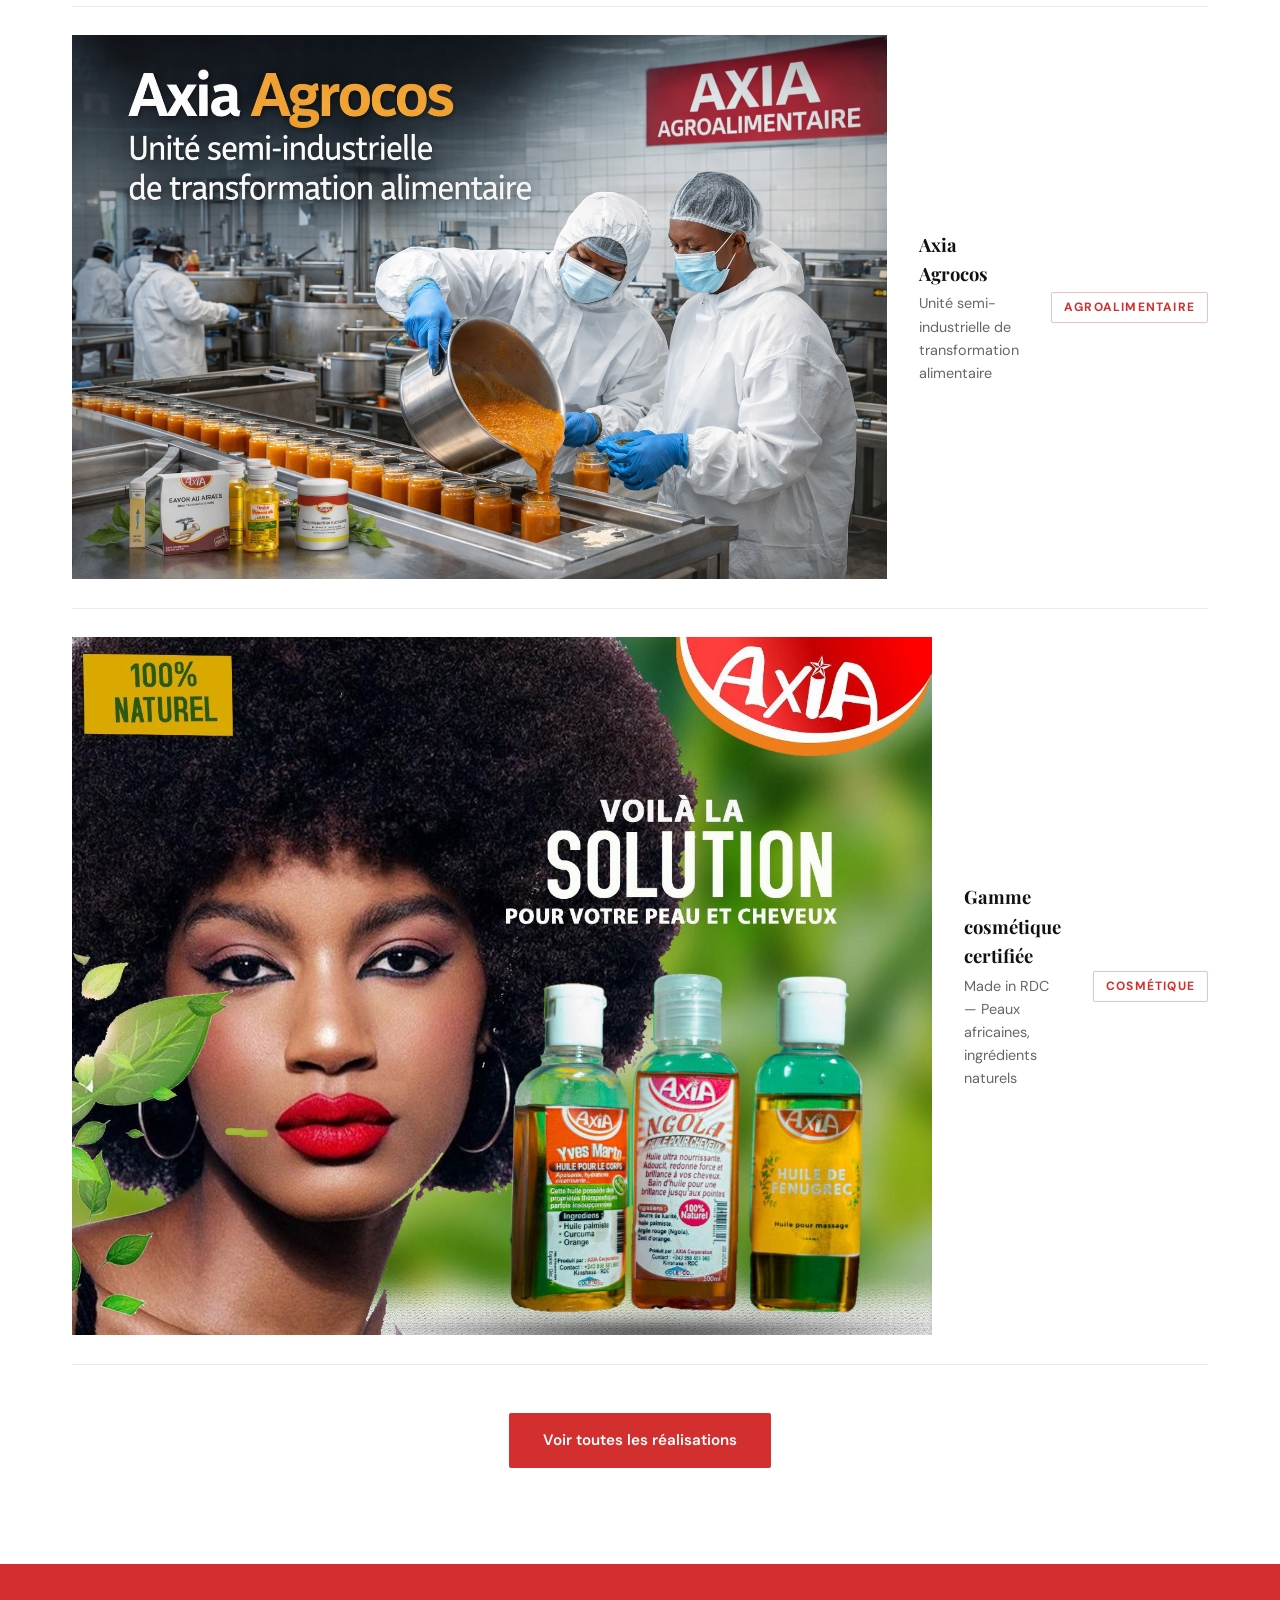
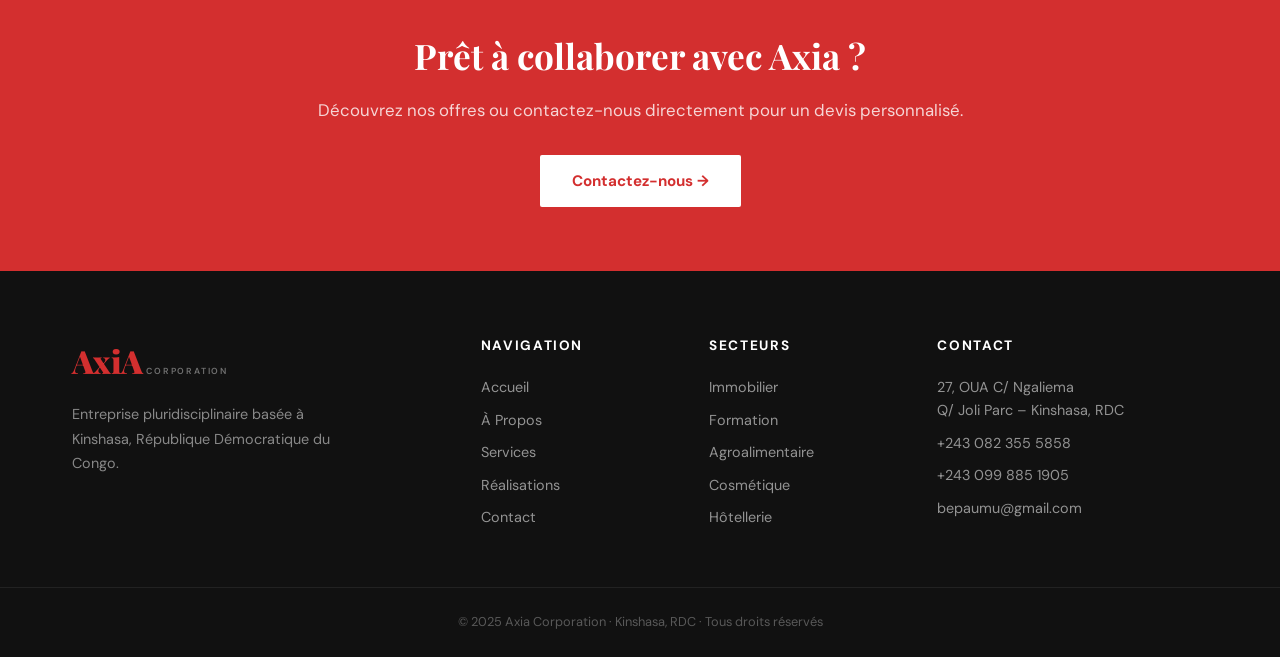
==== commit 17a53561: "Ajout des images et modification index.html" ====
--- a/index.html
+++ b/index.html
@@ -85,85 +85,85 @@
     </div>
   </section>
 
-  <!-- SECTEURS -->
-  <section class="sectors">
-    <div class="container">
-      <div class="section-header">
-        <span class="section-tag">Nos domaines</span>
-        <h2 class="section-title">Un groupe, <em>six univers</em></h2>
-      </div>
-      <div class="sectors-grid">
-        <a href="pages/services.html#immobilier" class="sector-card">
-          <div class="sc-icon">🏢</div>
-          <h3>Immobilier</h3>
-          <p>Développement, gestion et valorisation de biens résidentiels et commerciaux.</p>
-          <span class="sc-arrow">→</span>
-        </a>
-        <a href="pages/services.html#formation" class="sector-card sc-red">
-          <div class="sc-icon">🎓</div>
-          <h3>Formation</h3>
-          <p>Renforcement des capacités en entrepreneuriat et métiers pratiques.</p>
-          <span class="sc-arrow">→</span>
-        </a>
-        <a href="pages/services.html#agro" class="sector-card">
-          <div class="sc-icon">🌾</div>
-          <h3>Agroalimentaire</h3>
-          <p>Production et distribution de jus naturels, riz, confitures et céréales.</p>
-          <span class="sc-arrow">→</span>
-        </a>
-        <a href="pages/services.html#cosmetique" class="sector-card sc-dark">
-          <div class="sc-icon">✨</div>
-          <h3>Cosmétique</h3>
-          <p>Gamme artisanale de savons, huiles et soins — 100% Made in RDC.</p>
-          <span class="sc-arrow">→</span>
-        </a>
-        <a href="pages/services.html#hotellerie" class="sector-card sc-red">
-          <div class="sc-icon">🏨</div>
-          <h3>Hôtellerie</h3>
-          <p>Hébergement moderne, restauration locale et internationale.</p>
-          <span class="sc-arrow">→</span>
-        </a>
-        <a href="pages/services.html#bienetre" class="sector-card">
-          <div class="sc-icon">💆</div>
-          <h3>Bien-être</h3>
-          <p>Onglerie, massage et soins esthétiques pour une clientèle variée.</p>
-          <span class="sc-arrow">→</span>
-        </a>
-      </div>
-    </div>
-  </section>
-
-  <!-- MISSION / VISION -->
-  <section class="mvv">
-    <div class="container">
-      <div class="mvv-grid">
-        <div class="mvv-text">
-          <span class="section-tag">Qui sommes-nous</span>
-          <h2 class="section-title">Bâtir un avenir<br><em>congolais</em></h2>
-          <p>Axia Corporation est une entreprise pluridisciplinaire basée à Kinshasa, active dans les secteurs stratégiques de l'économie congolaise. Notre ambition : améliorer la qualité de vie et contribuer au développement socio-économique de la RDC et de l'Afrique.</p>
-          <div class="mvv-values">
-            <div class="val"><span class="val-dot"></span>Intégrité & Transparence</div>
-            <div class="val"><span class="val-dot"></span>Innovation Permanente</div>
-            <div class="val"><span class="val-dot"></span>Qualité Premium</div>
-            <div class="val"><span class="val-dot"></span>Engagement Communautaire</div>
-          </div>
-          <a href="pages/about.html" class="btn-primary mt-2">En savoir plus</a>
-        </div>
-        <div class="mvv-cards">
-          <div class="mvv-card">
-            <div class="mvv-icon">🎯</div>
-            <h4>Notre Mission</h4>
-            <p>Offrir des solutions innovantes et durables dans les secteurs clés de l'économie congolaise.</p>
-          </div>
-          <div class="mvv-card mvv-card-accent">
-            <div class="mvv-icon">🌍</div>
-            <h4>Notre Vision</h4>
-            <p>Devenir un leader multisectoriel en RDC et en Afrique, reconnu pour la qualité et l'innovation.</p>
-          </div>
-        </div>
-      </div>
-    </div>
-  </section>
+<!-- SECTEURS -->
+<section class="sectors">
+  <div class="container">
+    <div class="section-header">
+      <span class="section-tag">Nos domaines</span>
+      <h2 class="section-title">Un groupe, <em>six univers</em></h2>
+    </div>
+    <div class="sectors-grid">
+      <a href="pages/services.html#immobilier" class="sector-card">
+        <div class="sc-icon"><img src="images/immobilier.png" alt="Immobilier"></div>
+        <h3>Immobilier</h3>
+        <p>Développement, gestion et valorisation de biens résidentiels et commerciaux.</p>
+        <span class="sc-arrow">→</span>
+      </a>
+      <a href="pages/services.html#formation" class="sector-card sc-red">
+        <div class="sc-icon"><img src="images/formation.png" alt="Formation"></div>
+        <h3>Formation</h3>
+        <p>Renforcement des capacités en entrepreneuriat et métiers pratiques.</p>
+        <span class="sc-arrow">→</span>
+      </a>
+      <a href="pages/services.html#agro" class="sector-card">
+        <div class="sc-icon"><img src="images/agro.png" alt="Agroalimentaire"></div>
+        <h3>Agroalimentaire</h3>
+        <p>Production et distribution de jus naturels, riz, confitures et céréales.</p>
+        <span class="sc-arrow">→</span>
+      </a>
+      <a href="pages/services.html#cosmetique" class="sector-card sc-dark">
+        <div class="sc-icon"><img src="images/cosmetique.png" alt="Cosmétique"></div>
+        <h3>Cosmétique</h3>
+        <p>Gamme artisanale de savons, huiles et soins — 100% Made in RDC.</p>
+        <span class="sc-arrow">→</span>
+      </a>
+      <a href="pages/services.html#hotellerie" class="sector-card sc-red">
+        <div class="sc-icon"><img src="images/hotellerie.png" alt="Hôtellerie"></div>
+        <h3>Hôtellerie</h3>
+        <p>Hébergement moderne, restauration locale et internationale.</p>
+        <span class="sc-arrow">→</span>
+      </a>
+      <a href="pages/services.html#bienetre" class="sector-card">
+        <div class="sc-icon"><img src="images/bienetre.png" alt="Bien-être"></div>
+        <h3>Bien-être</h3>
+        <p>Onglerie, massage et soins esthétiques pour une clientèle variée.</p>
+        <span class="sc-arrow">→</span>
+      </a>
+    </div>
+  </div>
+</section>
+
+<!-- MISSION / VISION -->
+<section class="mvv">
+  <div class="container">
+    <div class="mvv-grid">
+      <div class="mvv-text">
+        <span class="section-tag">Qui sommes-nous</span>
+        <h2 class="section-title">Bâtir un avenir<br><em>congolais</em></h2>
+        <p>Axia Corporation est une entreprise pluridisciplinaire basée à Kinshasa, active dans les secteurs stratégiques de l'économie congolaise. Notre ambition : améliorer la qualité de vie et contribuer au développement socio-économique de la RDC et de l'Afrique.</p>
+        <div class="mvv-values">
+          <div class="val"><span class="val-dot"></span>Intégrité & Transparence</div>
+          <div class="val"><span class="val-dot"></span>Innovation Permanente</div>
+          <div class="val"><span class="val-dot"></span>Qualité Premium</div>
+          <div class="val"><span class="val-dot"></span>Engagement Communautaire</div>
+        </div>
+        <a href="pages/about.html" class="btn-primary mt-2">En savoir plus</a>
+      </div>
+      <div class="mvv-cards">
+        <div class="mvv-card">
+          <div class="mvv-icon"><img src="images/mission.png" alt="Mission"></div>
+          <h4>Notre Mission</h4>
+          <p>Offrir des solutions innovantes et durables dans les secteurs clés de l'économie congolaise.</p>
+        </div>
+        <div class="mvv-card mvv-card-accent">
+          <div class="mvv-icon"><img src="images/vision.png" alt="Vision"></div>
+          <h4>Notre Vision</h4>
+          <p>Devenir un leader multisectoriel en RDC et en Afrique, reconnu pour la qualité et l'innovation.</p>
+        </div>
+      </div>
+    </div>
+  </div>
+</section>
 
   <!-- CHIFFRES CLÉS -->
   <section class="impact">
@@ -193,52 +193,52 @@
     </div>
   </section>
 
-  <!-- PROJETS EN COURS -->
-  <section class="projects">
-    <div class="container">
-      <div class="section-header">
-        <span class="section-tag">Projets 2025</span>
-        <h2 class="section-title">Ce qui se construit <em>maintenant</em></h2>
-      </div>
-      <div class="projects-list">
-        <div class="proj-item">
-          <span class="proj-num">01</span>
-          <div class="proj-info">
-            <h3>Galerie Paumubert</h3>
-            <p>Complexe résidentiel moderne et durable — Kinshasa</p>
-          </div>
-          <span class="proj-tag">Immobilier</span>
-        </div>
-        <div class="proj-item">
-          <span class="proj-num">02</span>
-          <div class="proj-info">
-            <h3>CFP — Centre de Formation Professionnelle</h3>
-            <p>Centre multisectoriel dédié aux PME congolaises</p>
-          </div>
-          <span class="proj-tag">Formation</span>
-        </div>
-        <div class="proj-item">
-          <span class="proj-num">03</span>
-          <div class="proj-info">
-            <h3>Axia Agrocos</h3>
-            <p>Unité semi-industrielle de transformation alimentaire</p>
-          </div>
-          <span class="proj-tag">Agroalimentaire</span>
-        </div>
-        <div class="proj-item">
-          <span class="proj-num">04</span>
-          <div class="proj-info">
-            <h3>Gamme cosmétique certifiée</h3>
-            <p>Made in RDC — Peaux africaines, ingrédients naturels</p>
-          </div>
-          <span class="proj-tag">Cosmétique</span>
-        </div>
-      </div>
-      <div class="projects-cta">
-        <a href="pages/realisations.html" class="btn-primary">Voir toutes les réalisations</a>
-      </div>
-    </div>
-  </section>
+ <!-- PROJETS EN COURS -->
+<section class="projects">
+  <div class="container">
+    <div class="section-header">
+      <span class="section-tag">Projets 2025</span>
+      <h2 class="section-title">Ce qui se construit <em>maintenant</em></h2>
+    </div>
+    <div class="projects-list">
+      <div class="proj-item">
+        <div class="proj-icon"><img src="images/projet-immobilier.png" alt="Immobilier"></div>
+        <div class="proj-info">
+          <h3>Galerie Paumubert</h3>
+          <p>Complexe résidentiel moderne et durable — Kinshasa</p>
+        </div>
+        <span class="proj-tag">Immobilier</span>
+      </div>
+      <div class="proj-item">
+        <div class="proj-icon"><img src="images/projet-formation.png" alt="Formation"></div>
+        <div class="proj-info">
+          <h3>CFP — Centre de Formation Professionnelle</h3>
+          <p>Centre multisectoriel dédié aux PME congolaises</p>
+        </div>
+        <span class="proj-tag">Formation</span>
+      </div>
+      <div class="proj-item">
+        <div class="proj-icon"><img src="images/projet-agro.png" alt="Agroalimentaire"></div>
+        <div class="proj-info">
+          <h3>Axia Agrocos</h3>
+          <p>Unité semi-industrielle de transformation alimentaire</p>
+        </div>
+        <span class="proj-tag">Agroalimentaire</span>
+      </div>
+      <div class="proj-item">
+        <div class="proj-icon"><img src="images/projet-cosmetique.png" alt="Cosmétique"></div>
+        <div class="proj-info">
+          <h3>Gamme cosmétique certifiée</h3>
+          <p>Made in RDC — Peaux africaines, ingrédients naturels</p>
+        </div>
+        <span class="proj-tag">Cosmétique</span>
+      </div>
+    </div>
+    <div class="projects-cta">
+      <a href="pages/realisations.html" class="btn-primary">Voir toutes les réalisations</a>
+    </div>
+  </div>
+</section>
 
   <!-- CTA FINAL -->
   <section class="cta-band">
